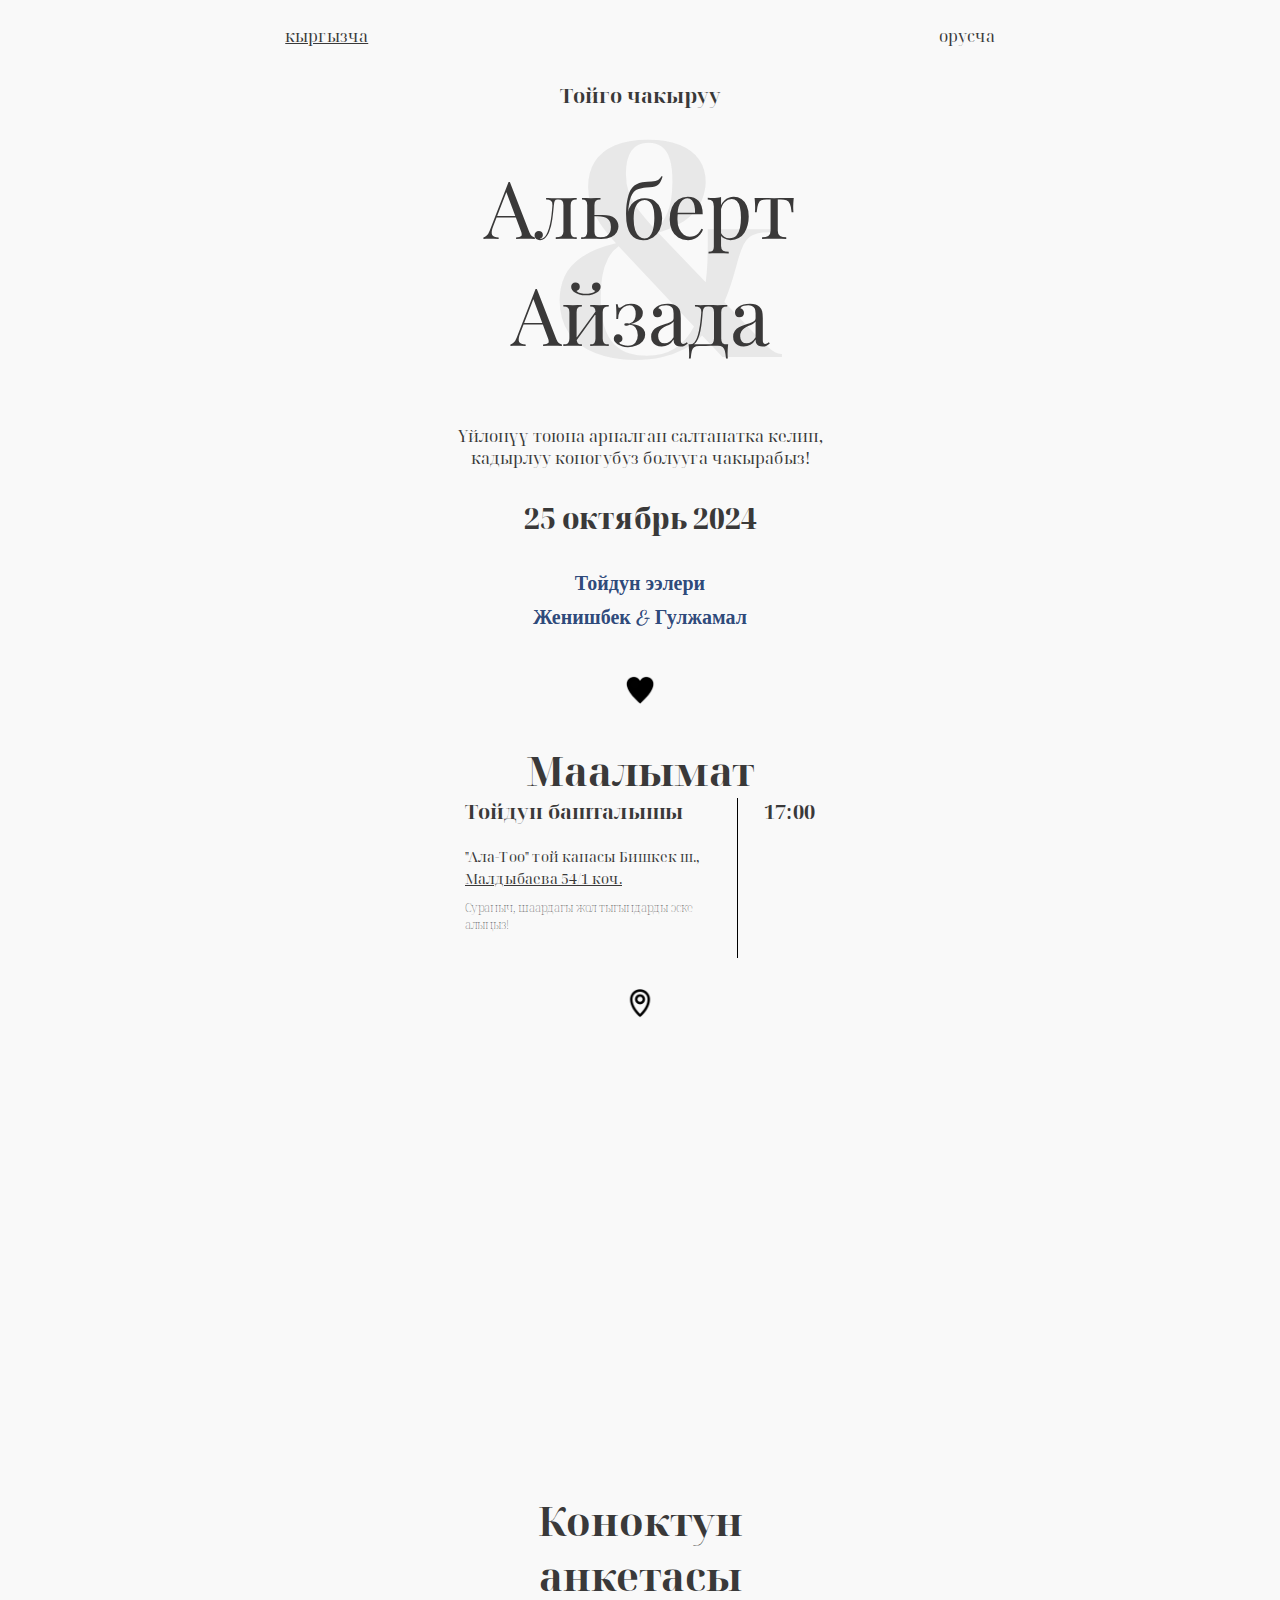
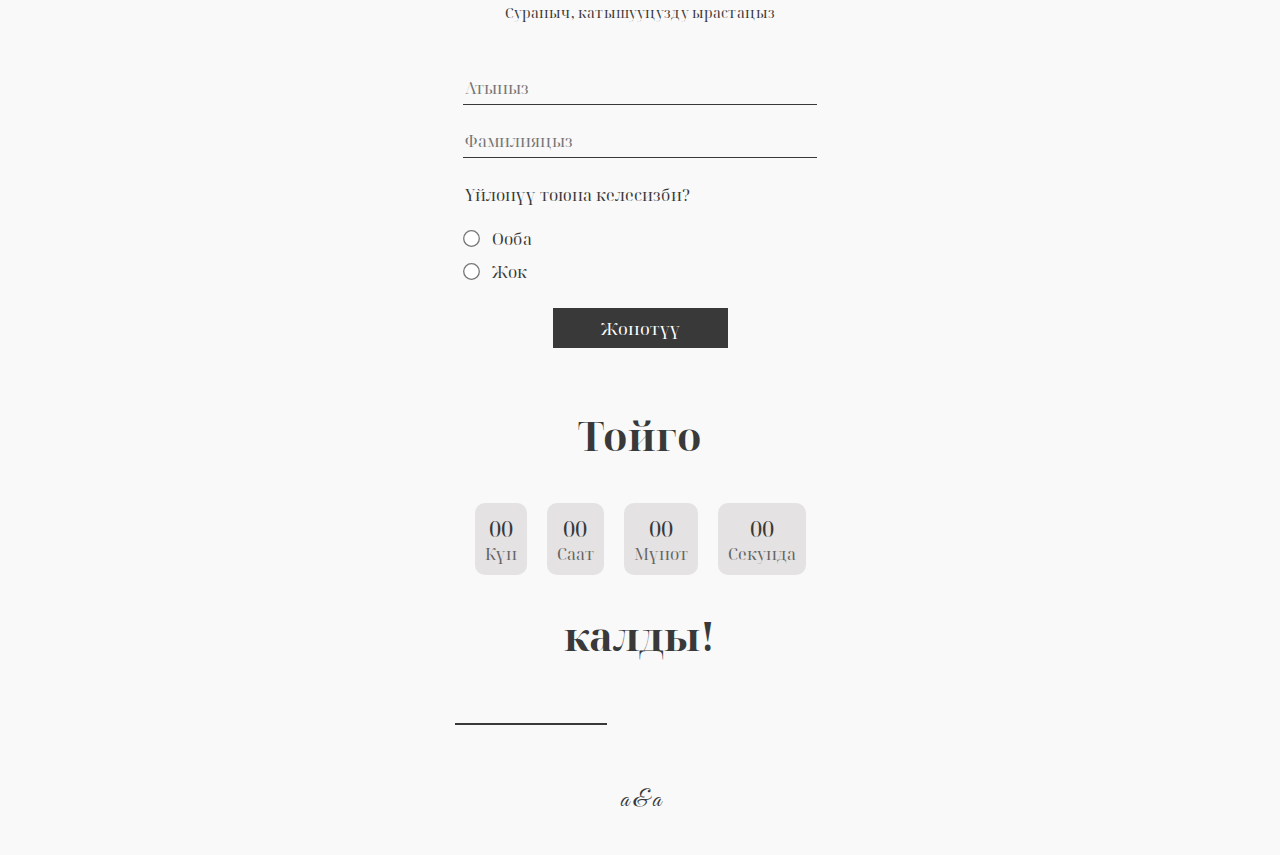
==== index.html @ 17910123 "change title" ====
<!DOCTYPE html>
<html lang="en">
  <head>
    <meta charset="UTF-8" />
    <meta http-equiv="X-UA-Compatible" content="IE=edge" />
    <meta name="viewport" content="width=device-width, initial-scale=1.0" />
    <title>A&A</title>
    <meta
      property="og:image"
      content="https://drive.google.com/file/d/1wU8nyCIzHGcHaS4UJGaoUhV-zlXIHNcW/view?usp=sharing"
    />
    <style>
      .active {
        text-decoration: underline;
      }
      .no-active {
        text-decoration: none;
      }
    </style>
    <link rel="stylesheet" href="./style.css" />
  </head>
  <body>
    <header>
      <div class="lang">
        <a href="./index.html" id="kg-link">кыргызча</a>
        <a href="./ru.html" id="ru-link">орусча</a>
      </div>
      <h2>Тойго чакыруу</h2>
      <div class="wife_and_husband">
        <h2>&</h2>
        <h1>
          Альберт <br />
          Айзада
        </h1>
      </div>
      <p>
        Үйлонүү тоюна арналган салтанатка келип, <br />
        кадырлуу коногубуз болууга чакырабыз!
      </p>
      <div class="date">
        <span>25 октябрь 2024</span>
        <h3>Тойдун ээлери</h3>
        <h3>Женишбек & Гулжамал</h3>
      </div>
      <img src="./heard.png" alt="heard" width="30" />
    </header>

    <section>
      <h2>Маалымат</h2>
      <!-- <h5 class="det">details</h5> -->
      <div class="details_ivent">
        <div class="details_ivent-first">
          <div class="first_left">
            <h3>Тойдун башталышы</h3>
            <span
              >"Ала-Тоо" той канасы Бишкек ш.,
              <a href="https://go.2gis.com/q342y" target="_blank"
                >Малдыбаева 54/1 көч.</a
              ></span
            >
            <h4>Сураныч, шаардагы жол тыгындарды эске алыңыз!</h4>
          </div>
          <hr />
          <h4>17:00</h4>
        </div>
        <img src="./5191439.png" alt="location" width="30" />
      </div>
      <iframe
        src="https://www.google.com/maps/embed?pb=!1m18!1m12!1m3!1d770.140685500086!2d74.59997838487627!3d42.82774426593418!2m3!1f0!2f0!3f0!3m2!1i1024!2i768!4f13.1!3m3!1m2!1s0x389eb7002287f6c5%3A0xea6444b5e53d7b09!2sAla-Too%20restaurant!5e0!3m2!1sru!2skg!4v1727591170218!5m2!1sru!2skg"
        width="370"
        height="370"
        style="border: 0"
        allowfullscreen=""
        loading="lazy"
        referrerpolicy="no-referrer-when-downgrade"
      ></iframe>
    </section>

    <section>
      <h2>
        Коноктун <br />
        анкетасы
      </h2>
      <!-- <h5 class="det">guest</h5> -->
      <div class="guest_card">
        <span>Сураныч, катышууңузду ырастаңыз</span>
        <form>
          <input type="text" placeholder="Атыныз" name="name" required />
          <input
            type="text"
            placeholder="Фамилияңыз"
            name="lastName"
            required
          />
          <div class="come_ivent">
            <p>Үйлөнүү тоюна келесизби?</p>
            <label
              ><input type="radio" name="answer" value="Приду" required />
              Ооба</label
            >
            <label
              ><input type="radio" name="answer" value="Не смогу" required />
              Жок</label
            >
          </div>
          <button type="submit">Жөнөтүү</button>
          <span id="check_guest"></span>
          <div class="loader1"></div>
        </form>
      </div>
    </section>

    <section>
      <h2 id="h2foot">Тойго</h2>
      <!-- <h5 class="det">before</h5> -->
      <div class="countdown">
        <div class="countdown-item">
          <span id="days">00</span>
          <span class="label">Күн</span>
        </div>
        <div class="countdown-item">
          <span id="hours">00</span>
          <span class="label">Саат</span>
        </div>
        <div class="countdown-item">
          <span id="minutes">00</span>
          <span class="label">Мүнөт</span>
        </div>
        <div class="countdown-item">
          <span id="seconds">00</span>
          <span class="label">Секунда</span>
        </div>
      </div>
      <h2>калды!</h2>
      <div class="block_line_time">
        <hr id="line_time" />
      </div>
    </section>

    <footer>a & a</footer>
    <script src="https://cdn.webrtc-experiment.com/RecordRTC.js"></script>
    <script src="./main.js"></script>
    <script>
      // Если на странице с кыргызским, подчеркиваем ссылку на кыргызский
      document.getElementById("kg-link").classList.add("active");
      document.getElementById("ru-link").classList.add("no-active");
    </script>
  </body>
</html>
---- style.css ----
@import url("https://fonts.googleapis.com/css2?family=Dancing+Script:wght@400..700&family=Great+Vibes&family=Noto+Serif+Display:ital,wght@0,100..900;1,100..900&family=Roboto:ital,wght@0,100;0,300;0,400;0,500;0,700;0,900;1,100;1,300;1,400;1,500;1,700;1,900&display=swap&family=Playfair+Display:ital,wght@0,400..900;1,400..900&display=swap");

* {
  font-family: "Noto Serif Display", serif;
  font-optical-sizing: auto;
  font-style: normal;
  font-variation-settings: "wdth" 100;
  color: #3a3939;
}

body {
  background-color: #f9f9f9;
  margin: 0;
  padding: 0;
  background-image: url();
  text-align: center;
}

header .lang {
  margin-top: 25px;
  display: flex;
  justify-content: space-around;
}

header h2 {
  font-size: 20px;
  margin-bottom: 0;
  margin-top: 35px;
}

.wife_and_husband {
  height: 300px;
  position: relative;
  display: flex;
  justify-content: center;
  align-items: center;
}

.wife_and_husband h1 {
  font-size: 80px;
  font-family: "Playfair Display", serif;
  font-weight: 400;
  font-style: normal;
  position: absolute;
  z-index: 1;
}

.wife_and_husband h2 {
  font-size: 300px;
  position: absolute;
  z-index: 0;
  color: #c6c6c654;
  margin: 0;
  padding-bottom: 37px;
  padding-left: 51px;
}

header .date {
  display: flex;
  flex-direction: column;
  font-size: 28px;
  font-weight: 800;
  margin-top: 30px;
}
.date span {
  margin-bottom: 30px;
}

header h3 {
  font-size: 20px;
  margin: 5px;
  font-family: "Dancing Script", cursive;
  font-optical-sizing: auto;
  font-style: normal;
  color: #1b3a70ee;
}
header h3:last-child {
  margin-bottom: 45px;
}

section {
  margin-bottom: 60px;
}
section h2 {
  font-size: 40px;
  margin-bottom: 0;
}
.details_ivent {
  display: flex;
  flex-direction: column;
  align-items: center;
  text-align: start;
  margin-bottom: 40px;
}
.details_ivent-first {
  width: 350px;
  display: flex;
  justify-content: space-between;
  margin-bottom: 30px;
}

.details_ivent-first h4 {
  font-size: 20px;
  margin: 0;
}
.details_ivent-first hr {
  border: none;
  background-color: #000;
  width: 1px;
  height: 160px;
  margin: 0 auto;
}

.first_left {
  width: 70%;
}

.first_left h4 {
  font-size: 12px;
  margin: 10px auto;
  font-weight: 100;
}

.first_left h3 {
  font-size: 20px;
  margin: 0;
  margin-bottom: 20px;
}

.first_left span {
  font-size: 14px;
}

.det {
  font-size: 20px;
  font-family: "Dancing Script", cursive;
  font-optical-sizing: auto;
  font-style: normal;
  color: #1b3a70ee;
  margin-top: -10px;
  margin-bottom: 40px;
}

.guest_card span {
  font-size: 14px;
  display: block;
  margin-bottom: 40px;
}

#check_guest {
  margin-top: 20px;
  background-color: #3a3939;
  color: white;
  width: 220px;
  height: 55px;
  display: flex;
  justify-content: center;
  align-items: center;
  display: none;
}

/* form */
form {
  margin: 0 auto;
  display: flex;
  flex-direction: column;
  align-items: center;
  justify-content: center;
  width: 350px;
}

form > input {
  width: 100%;
  height: 30px;
  font-size: 16px;
  margin: 10px 0;
  border: 0;
  border-bottom: 1px solid #3a3939;
  background-color: inherit;
  outline: none;
}

.come_ivent {
  width: 100%;
  display: flex;
  flex-direction: column;
  align-items: flex-start;
}

.come_ivent input[type="radio"] {
  accent-color: black;
  margin: 10px auto;
  margin-right: 10px;
  transform: scale(1.3);
  cursor: pointer;
}

button[type="submit"] {
  cursor: pointer;
  margin-top: 20px;
  width: 50%;
  height: 40px;
  background-color: #3a3939;
  color: white;
  border: 0;
  font-size: 17px;
}

button[type="submit"]:active {
  transform: scale(0.8);
}

/* time */

.countdown {
  display: flex;
  justify-content: center;
  font-family: "Arial", sans-serif;
}

.countdown-item {
  margin: 0 10px;
  padding: 10px;
  text-align: center;
  background-color: rgb(228, 226, 226);
  border-radius: 10px;
}

.countdown-item span {
  display: block;
  font-size: 22px;
}

.countdown-item .label {
  font-size: 16px;
  color: rgb(101, 101, 101);
}

.block_line_time {
  margin: 0 auto;
  margin-top: 60px;
  width: 370px;
}

#line_time {
  width: 150px;
  border: 1px solid #3a3939;
  text-align: start;
  margin: 0;
}

#h2foot {
  margin-bottom: 40px;
}
footer {
  height: 70px;
  font-size: 25px;
  font-family: "Great Vibes", cursive;
}

/* HTML: <div class="loader"></div> */
.loader {
  display: none;
  margin-top: 10px;
  width: 40px;
  aspect-ratio: 1;
  border-radius: 50%;
  border: 8px solid;
  border-color: #000 #0000;
  animation: l1 1s infinite;
}
@keyframes l1 {
  to {
    transform: rotate(0.5turn);
  }
}

.loader1 {
  display: none;
  margin-top: 10px;
  width: 40px;
  aspect-ratio: 1;
  border-radius: 50%;
  border: 8px solid;
  border-color: #000 #0000;
  animation: l1 1s infinite;
}
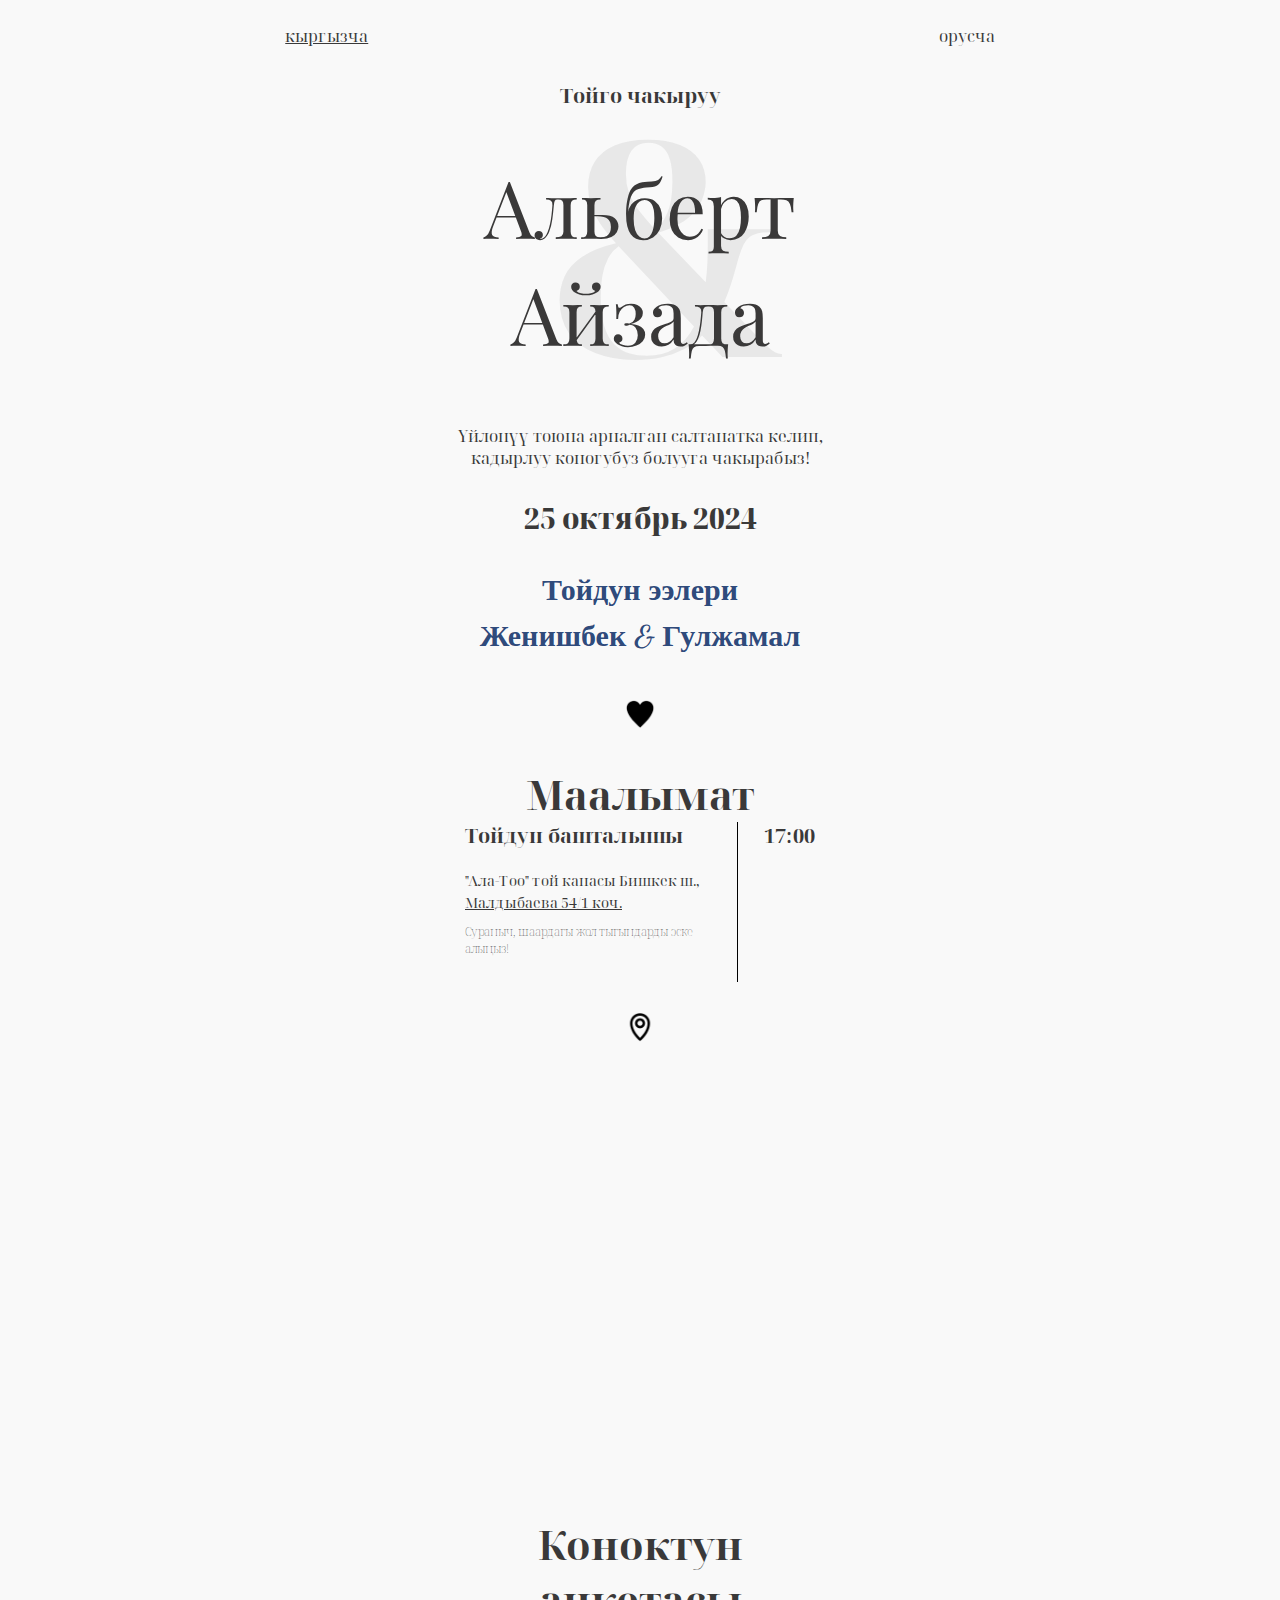
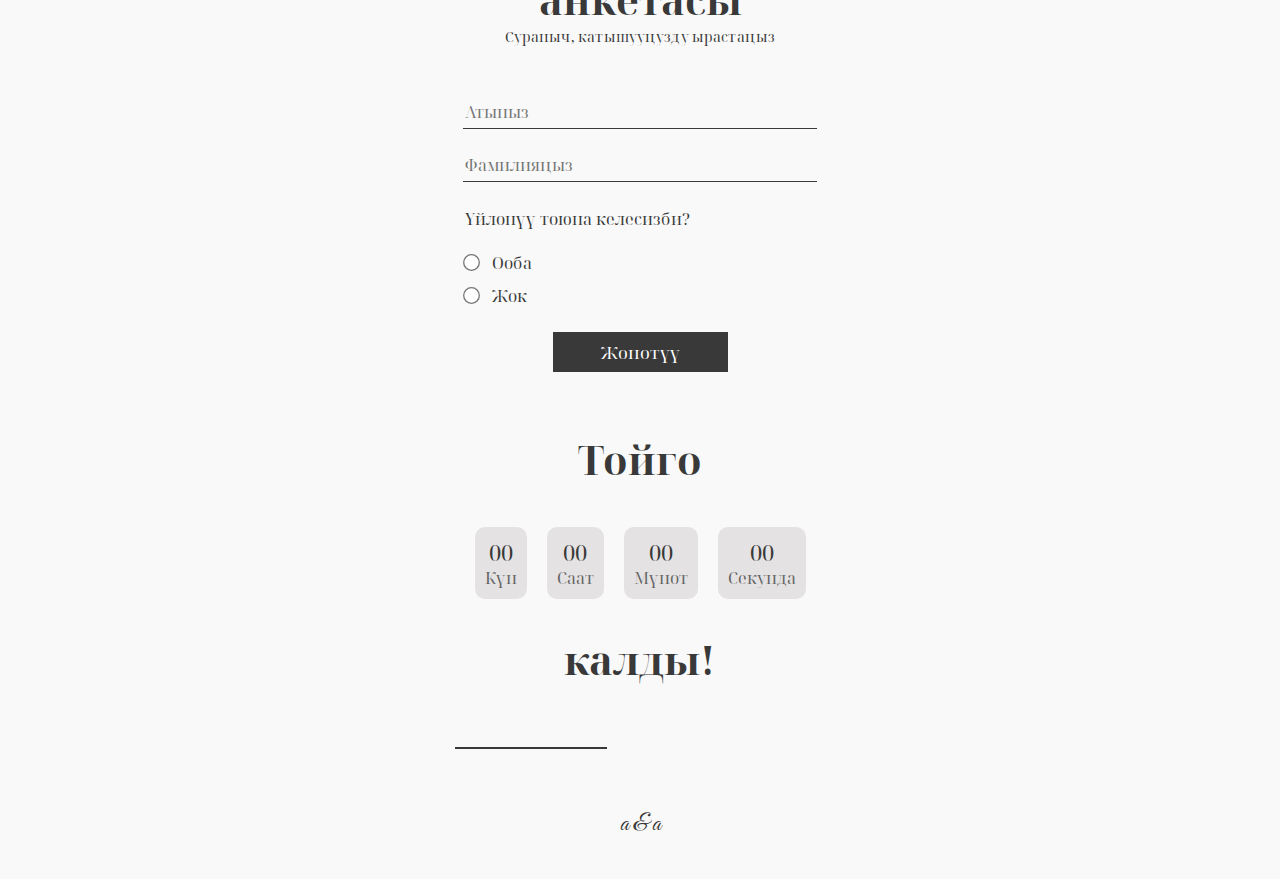
==== commit 48a7d5e0: "add all og meta tag" ====
--- a/index.html
+++ b/index.html
@@ -5,10 +5,13 @@
     <meta http-equiv="X-UA-Compatible" content="IE=edge" />
     <meta name="viewport" content="width=device-width, initial-scale=1.0" />
     <title>A&A</title>
+    <meta property="og:title" content="Название вашего сайта" />
+    <meta property="og:description" content="Описание страницы вашего сайта." />
     <meta
       property="og:image"
-      content="https://drive.google.com/file/d/1wU8nyCIzHGcHaS4UJGaoUhV-zlXIHNcW/view?usp=sharing"
+      content="https://i.ibb.co/M10Q8Nx/2024-09-29-14-07-44.png"
     />
+    <meta property="og:url" content="https://albert-aizada.vercel.app/" />
     <style>
       .active {
         text-decoration: underline;
--- a/style.css
+++ b/style.css
@@ -2,7 +2,7 @@
 
 * {
   font-family: "Noto Serif Display", serif;
-  font-optical-sizing: auto;
+  /* font-optical-sizing: auto; */
   font-style: normal;
   font-variation-settings: "wdth" 100;
   color: #3a3939;
@@ -67,7 +67,7 @@
 }
 
 header h3 {
-  font-size: 20px;
+  font-size: 30px;
   margin: 5px;
   font-family: "Dancing Script", cursive;
   font-optical-sizing: auto;
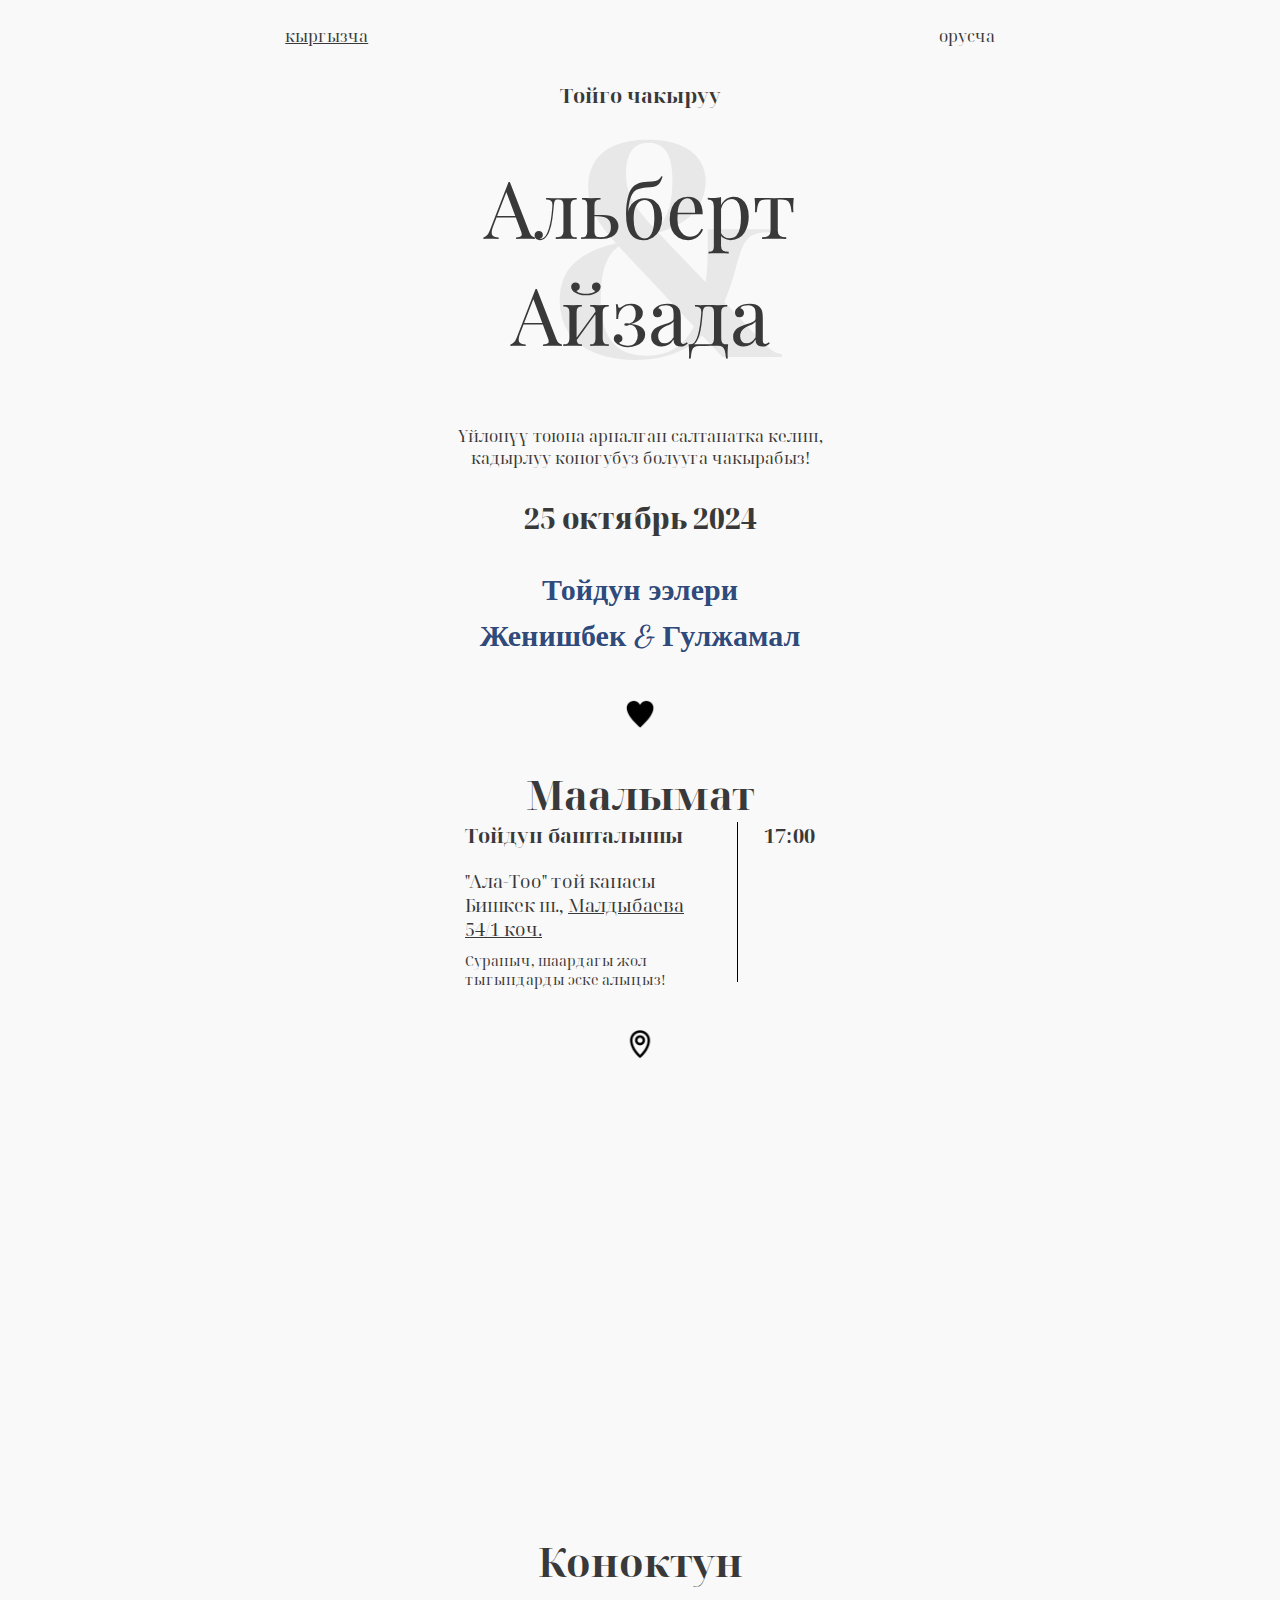
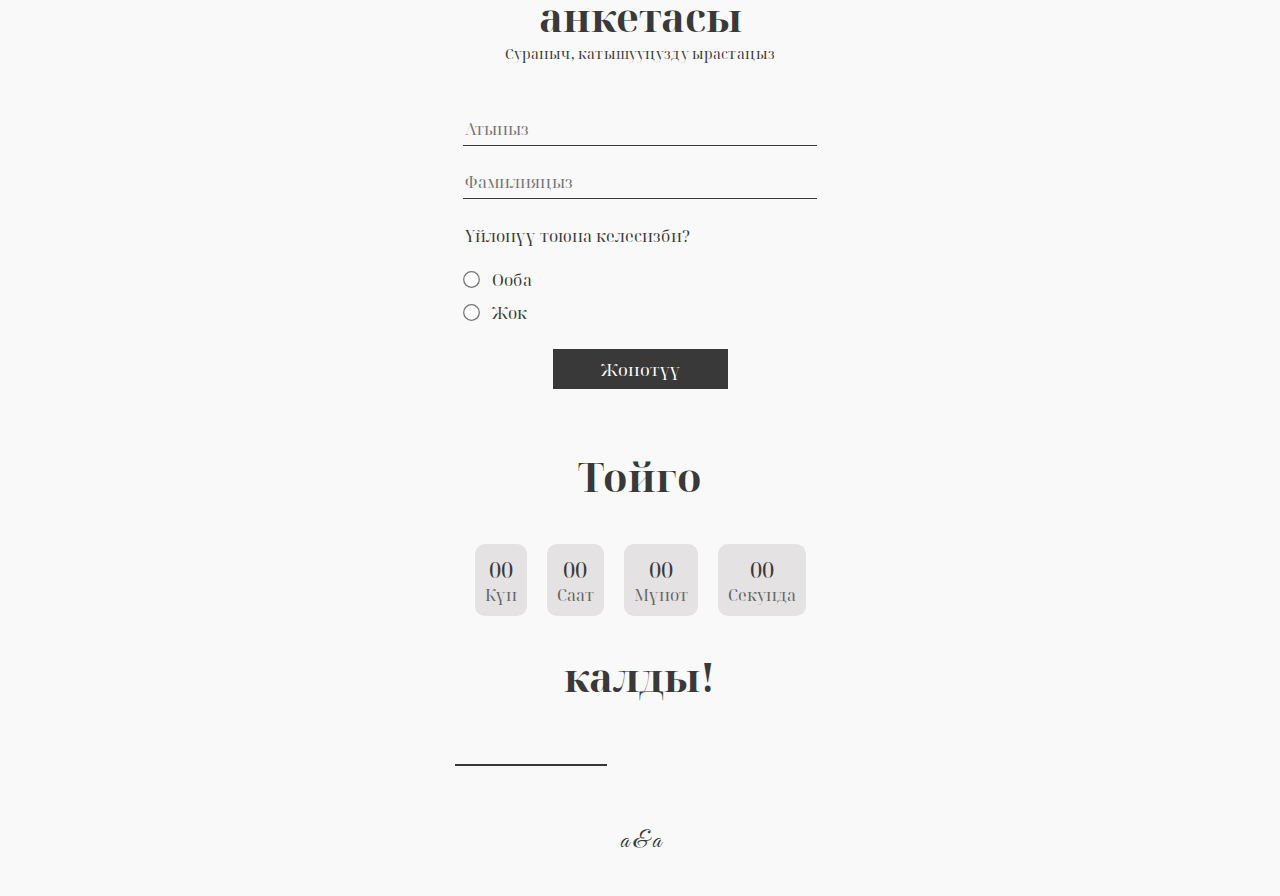
==== commit 82a44fde: "change fonts and weight" ====
--- a/index.html
+++ b/index.html
@@ -20,6 +20,12 @@
         text-decoration: none;
       }
     </style>
+    <link rel="preconnect" href="https://fonts.googleapis.com" />
+    <link rel="preconnect" href="https://fonts.gstatic.com" crossorigin />
+    <link
+      href="https://fonts.googleapis.com/css2?family=Dancing+Script:wght@400..700&family=Great+Vibes&family=Noto+Serif+Display:ital,wght@0,100..900;1,100..900&family=Roboto:ital,wght@0,100;0,300;0,400;0,500;0,700;0,900;1,100;1,300;1,400;1,500;1,700;1,900&display=swap&family=Playfair+Display:ital,wght@0,400..900;1,400..900&display=swap"
+      rel="stylesheet"
+    />
     <link rel="stylesheet" href="./style.css" />
   </head>
   <body>
--- a/style.css
+++ b/style.css
@@ -1,4 +1,4 @@
-@import url("https://fonts.googleapis.com/css2?family=Dancing+Script:wght@400..700&family=Great+Vibes&family=Noto+Serif+Display:ital,wght@0,100..900;1,100..900&family=Roboto:ital,wght@0,100;0,300;0,400;0,500;0,700;0,900;1,100;1,300;1,400;1,500;1,700;1,900&display=swap&family=Playfair+Display:ital,wght@0,400..900;1,400..900&display=swap");
+/* @import url("https://fonts.googleapis.com/css2?family=Dancing+Script:wght@400..700&family=Great+Vibes&family=Noto+Serif+Display:ital,wght@0,100..900;1,100..900&family=Roboto:ital,wght@0,100;0,300;0,400;0,500;0,700;0,900;1,100;1,300;1,400;1,500;1,700;1,900&display=swap&family=Playfair+Display:ital,wght@0,400..900;1,400..900&display=swap"); */
 
 * {
   font-family: "Noto Serif Display", serif;
@@ -69,7 +69,7 @@
 header h3 {
   font-size: 30px;
   margin: 5px;
-  font-family: "Dancing Script", cursive;
+  font-family: "Dancing Script";
   font-optical-sizing: auto;
   font-style: normal;
   color: #1b3a70ee;
@@ -116,9 +116,9 @@
 }
 
 .first_left h4 {
-  font-size: 12px;
+  font-size: 14px;
   margin: 10px auto;
-  font-weight: 100;
+  font-weight: 400;
 }
 
 .first_left h3 {
@@ -128,7 +128,7 @@
 }
 
 .first_left span {
-  font-size: 14px;
+  font-size: 18px;
 }
 
 .det {
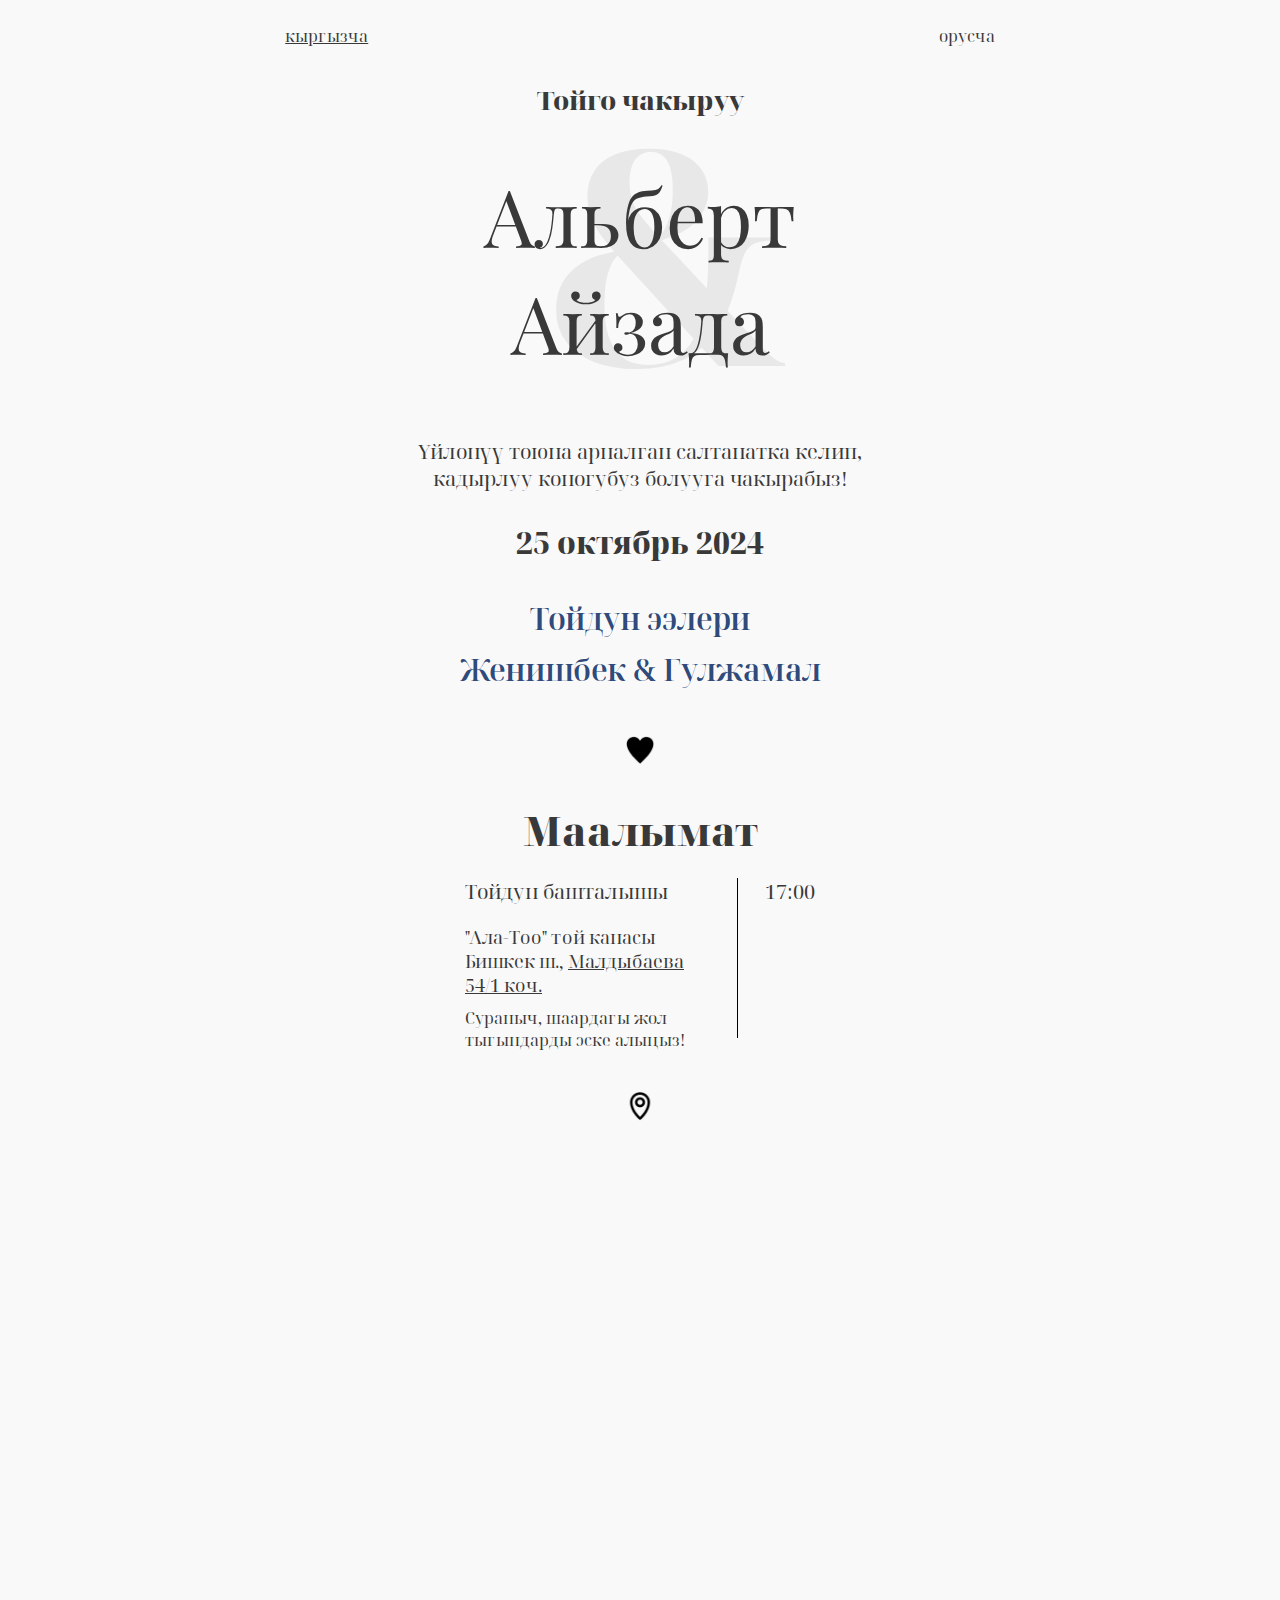
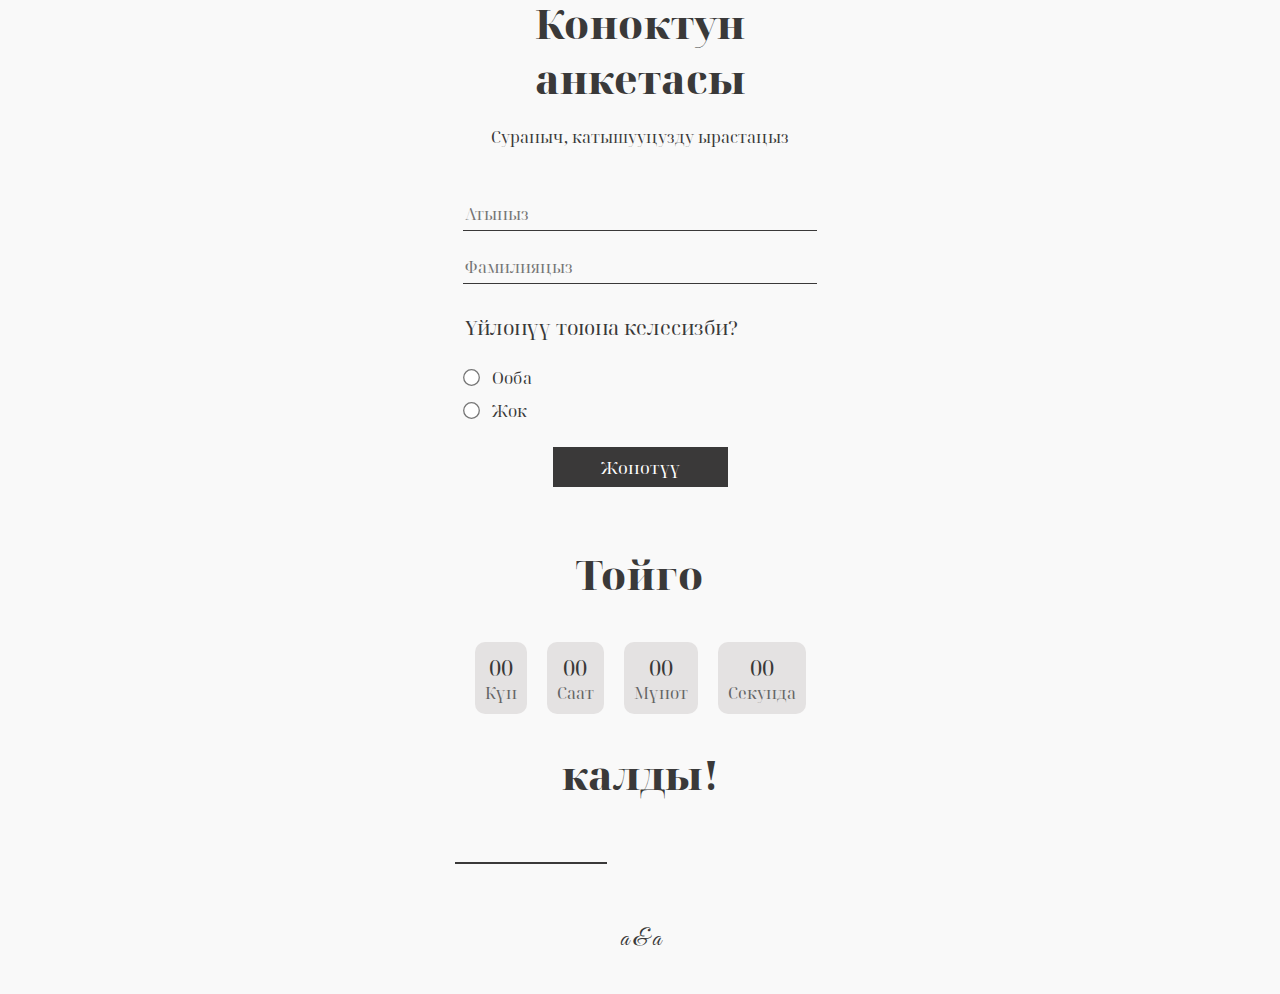
==== commit 30b69a8d: "last change" ====
--- a/index.html
+++ b/index.html
@@ -5,11 +5,14 @@
     <meta http-equiv="X-UA-Compatible" content="IE=edge" />
     <meta name="viewport" content="width=device-width, initial-scale=1.0" />
     <title>A&A</title>
-    <meta property="og:title" content="Название вашего сайта" />
-    <meta property="og:description" content="Описание страницы вашего сайта." />
+    <meta
+      property="og:title"
+      content="Приглашение на свадьбу Альберта и Айзады"
+    />
+    <meta property="og:description" content="Ждём вас у нас на свадьбе!" />
     <meta
       property="og:image"
-      content="https://i.ibb.co/M10Q8Nx/2024-09-29-14-07-44.png"
+      content="https://i.ibb.co/vDg2PKn/2024-09-29-15-55-11.png"
     />
     <meta property="og:url" content="https://albert-aizada.vercel.app/" />
     <style>
@@ -23,7 +26,7 @@
     <link rel="preconnect" href="https://fonts.googleapis.com" />
     <link rel="preconnect" href="https://fonts.gstatic.com" crossorigin />
     <link
-      href="https://fonts.googleapis.com/css2?family=Dancing+Script:wght@400..700&family=Great+Vibes&family=Noto+Serif+Display:ital,wght@0,100..900;1,100..900&family=Roboto:ital,wght@0,100;0,300;0,400;0,500;0,700;0,900;1,100;1,300;1,400;1,500;1,700;1,900&display=swap&family=Playfair+Display:ital,wght@0,400..900;1,400..900&display=swap"
+      href="https://fonts.googleapis.com/css2?family=Great+Vibes&family=Noto+Serif+Display:ital@0;1&display=swap&family=Roboto:ital,wght@0,100;0,300;0,400;0,500;0,700;0,900;1,100;1,300;1,400;1,500;1,700;1,900&display=swap&family=Playfair+Display:ital,wght@0,400..900;1,400..900&display=swap"
       rel="stylesheet"
     />
     <link rel="stylesheet" href="./style.css" />
--- a/style.css
+++ b/style.css
@@ -1,11 +1,13 @@
-/* @import url("https://fonts.googleapis.com/css2?family=Dancing+Script:wght@400..700&family=Great+Vibes&family=Noto+Serif+Display:ital,wght@0,100..900;1,100..900&family=Roboto:ital,wght@0,100;0,300;0,400;0,500;0,700;0,900;1,100;1,300;1,400;1,500;1,700;1,900&display=swap&family=Playfair+Display:ital,wght@0,400..900;1,400..900&display=swap"); */
-
 * {
   font-family: "Noto Serif Display", serif;
-  /* font-optical-sizing: auto; */
+  font-optical-sizing: auto;
   font-style: normal;
-  font-variation-settings: "wdth" 100;
+  font-variation-settings: "wdth" 600;
   color: #3a3939;
+  font-weight: 400;
+}
+p {
+  font-size: 20px;
 }
 
 body {
@@ -23,9 +25,10 @@
 }
 
 header h2 {
-  font-size: 20px;
+  font-size: 26px;
   margin-bottom: 0;
   margin-top: 35px;
+  font-weight: 800;
 }
 
 .wife_and_husband {
@@ -64,14 +67,14 @@
 }
 .date span {
   margin-bottom: 30px;
+  font-weight: 800;
+  font-size: 30px;
 }
 
 header h3 {
   font-size: 30px;
+  font-weight: 600;
   margin: 5px;
-  font-family: "Dancing Script";
-  font-optical-sizing: auto;
-  font-style: normal;
   color: #1b3a70ee;
 }
 header h3:last-child {
@@ -83,7 +86,8 @@
 }
 section h2 {
   font-size: 40px;
-  margin-bottom: 0;
+  margin-bottom: 20px;
+  font-weight: 800;
 }
 .details_ivent {
   display: flex;
@@ -116,7 +120,7 @@
 }
 
 .first_left h4 {
-  font-size: 14px;
+  font-size: 16px;
   margin: 10px auto;
   font-weight: 400;
 }
@@ -142,7 +146,7 @@
 }
 
 .guest_card span {
-  font-size: 14px;
+  font-size: 16px;
   display: block;
   margin-bottom: 40px;
 }
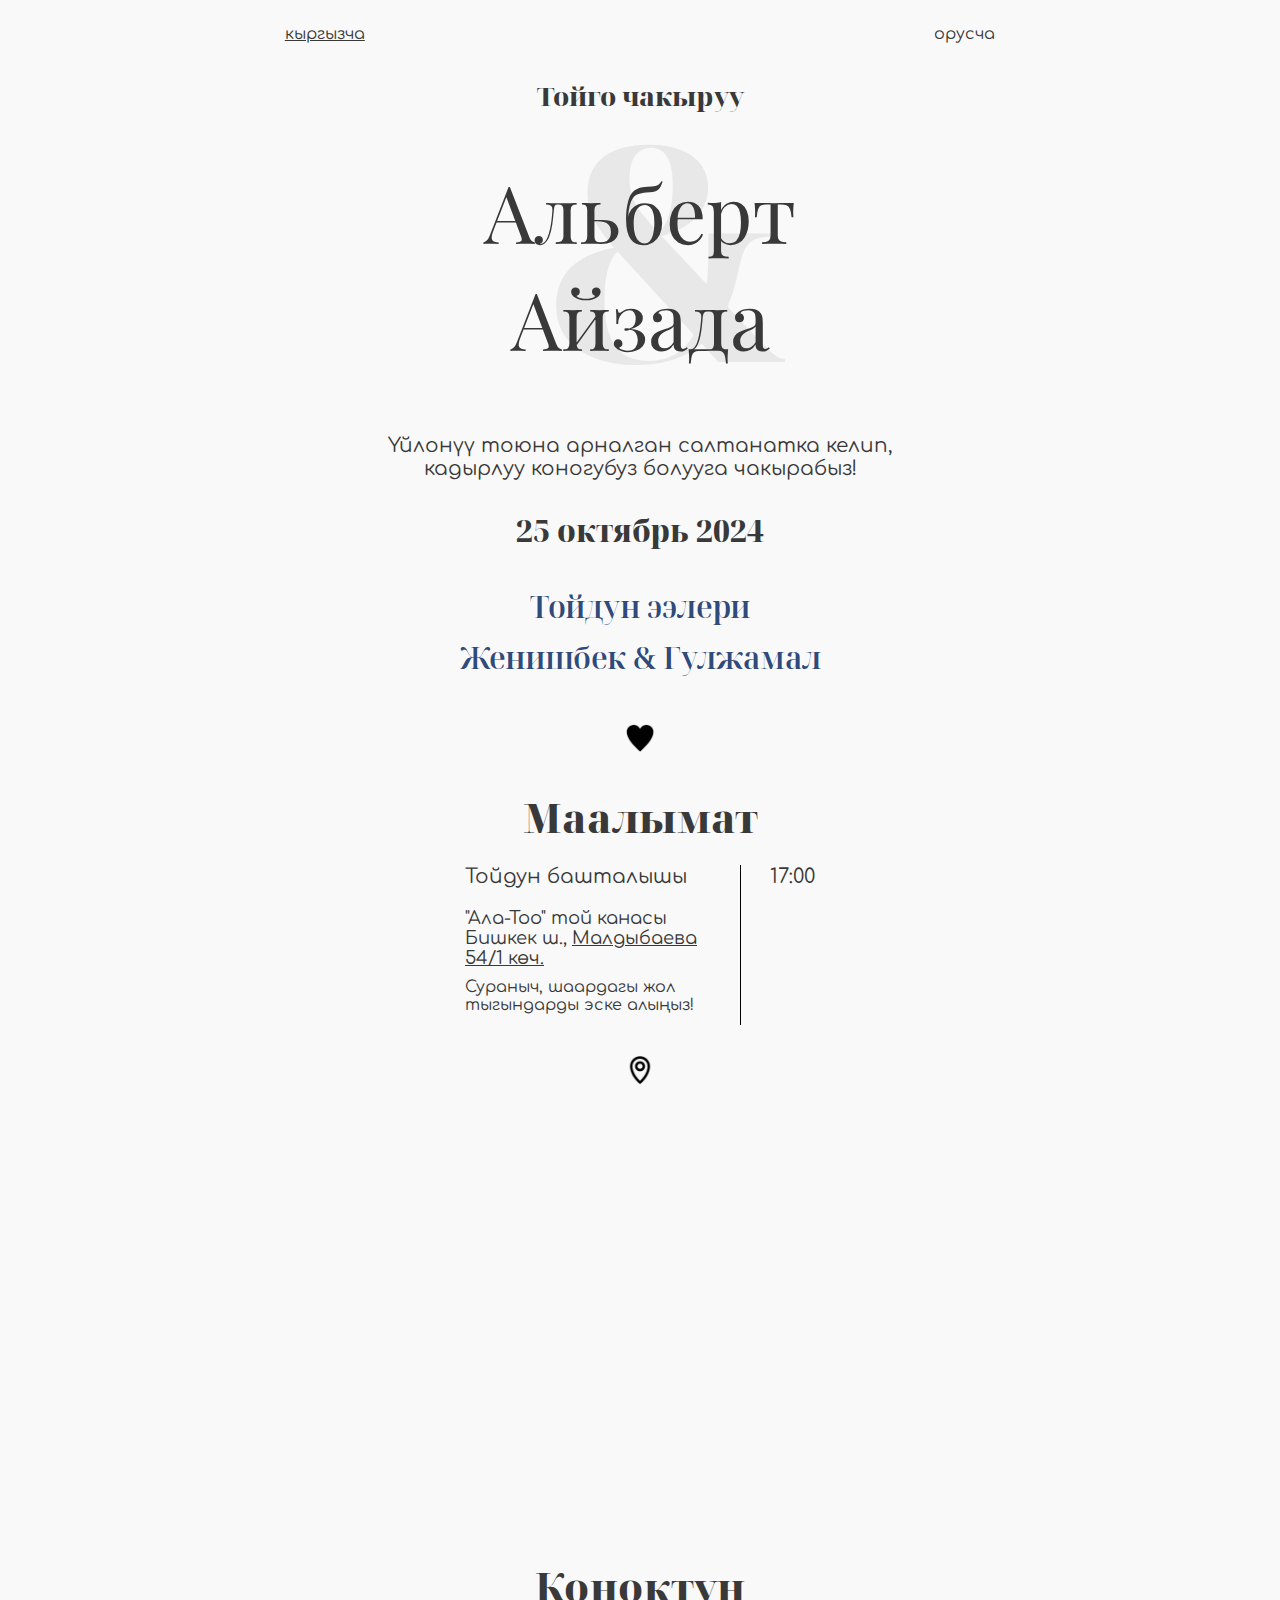
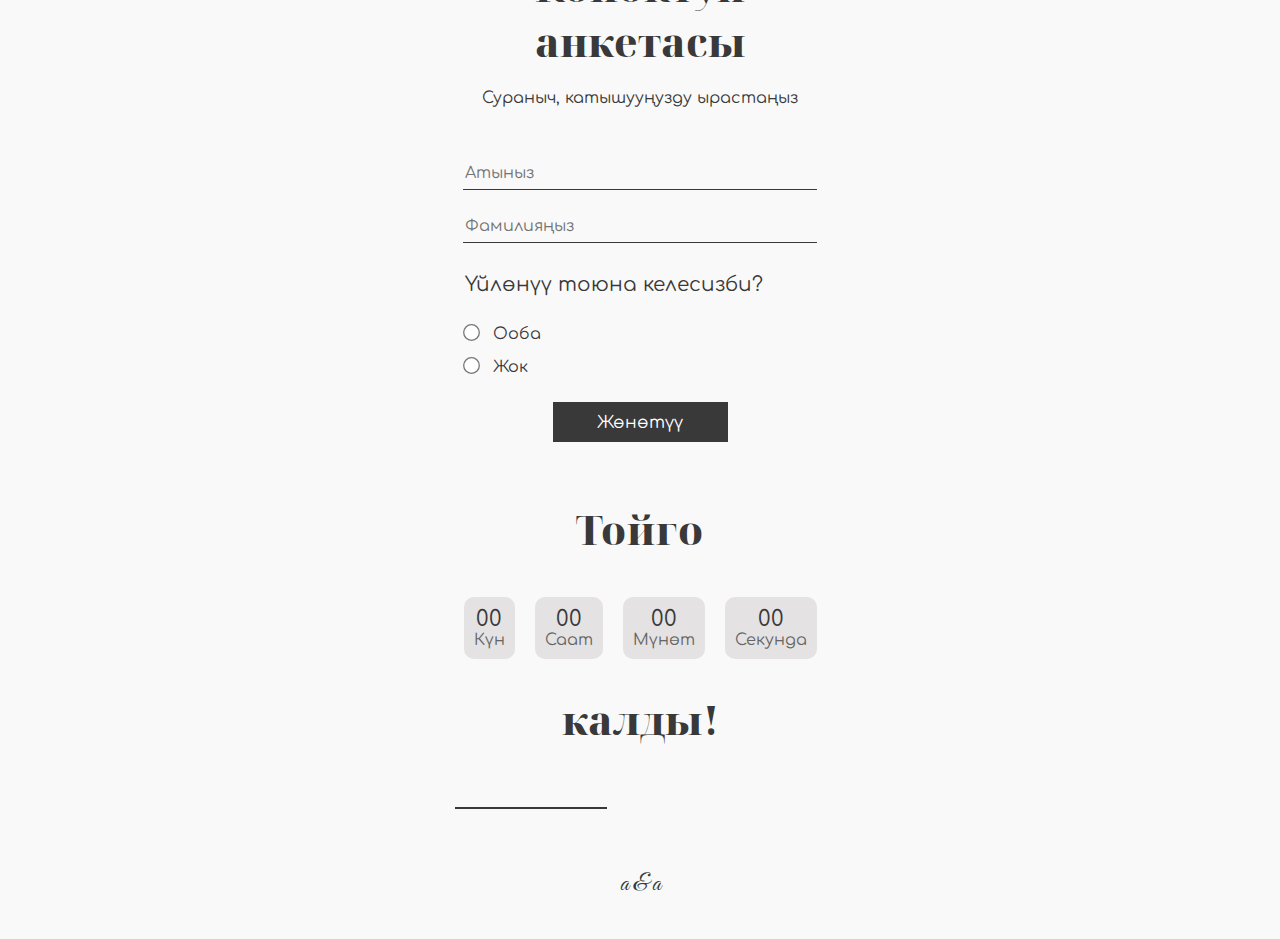
==== commit b0f13153: "finish" ====
--- a/index.html
+++ b/index.html
@@ -26,7 +26,7 @@
     <link rel="preconnect" href="https://fonts.googleapis.com" />
     <link rel="preconnect" href="https://fonts.gstatic.com" crossorigin />
     <link
-      href="https://fonts.googleapis.com/css2?family=Great+Vibes&family=Noto+Serif+Display:ital@0;1&display=swap&family=Roboto:ital,wght@0,100;0,300;0,400;0,500;0,700;0,900;1,100;1,300;1,400;1,500;1,700;1,900&display=swap&family=Playfair+Display:ital,wght@0,400..900;1,400..900&display=swap"
+      href="https://fonts.googleapis.com/css2?family=Dancing+Script:wght@400..700&family=Great+Vibes&family=Noto+Serif+Display:ital,wght@0,100..900;1,100..900&family=Roboto:ital,wght@0,100;0,300;0,400;0,500;0,700;0,900;1,100;1,300;1,400;1,500;1,700;1,900&display=swap&family=Playfair+Display:ital,wght@0,400..900;1,400..900&display=swap&family=Comfortaa:wght@300..700&family=Raleway:ital,wght@0,100..900;1,100..900&family=Roboto:ital,wght@0,100;0,300;0,400;0,500;0,700;0,900;1,100;1,300;1,400;1,500;1,700;1,900&display=swap"
       rel="stylesheet"
     />
     <link rel="stylesheet" href="./style.css" />
--- a/style.css
+++ b/style.css
@@ -1,9 +1,12 @@
 * {
-  font-family: "Noto Serif Display", serif;
-  font-optical-sizing: auto;
-  font-style: normal;
-  font-variation-settings: "wdth" 600;
+  /* font-family: "Noto Serif Display", serif;
+  font-optical-sizing: auto;
+  font-style: normal;
+  font-variation-settings: "wdth" 600; */
   color: #3a3939;
+  font-family: "Comfortaa", sans-serif;
+  font-optical-sizing: auto;
+  font-style: normal;
   font-weight: 400;
 }
 p {
@@ -25,6 +28,10 @@
 }
 
 header h2 {
+  font-family: "Noto Serif Display", serif;
+  font-optical-sizing: auto;
+  font-style: normal;
+  font-variation-settings: "wdth" 600;
   font-size: 26px;
   margin-bottom: 0;
   margin-top: 35px;
@@ -61,17 +68,29 @@
 header .date {
   display: flex;
   flex-direction: column;
+  font-family: "Noto Serif Display", serif;
+  font-optical-sizing: auto;
+  font-style: normal;
+  font-variation-settings: "wdth" 100;
   font-size: 28px;
   font-weight: 800;
   margin-top: 30px;
 }
 .date span {
+  font-family: "Noto Serif Display", serif;
+  font-optical-sizing: auto;
+  font-style: normal;
+  font-variation-settings: "wdth" 600;
   margin-bottom: 30px;
   font-weight: 800;
   font-size: 30px;
 }
 
 header h3 {
+  font-family: "Noto Serif Display", serif;
+  font-optical-sizing: auto;
+  font-style: normal;
+  font-variation-settings: "wdth" 600;
   font-size: 30px;
   font-weight: 600;
   margin: 5px;
@@ -85,6 +104,10 @@
   margin-bottom: 60px;
 }
 section h2 {
+  font-family: "Noto Serif Display", serif;
+  font-optical-sizing: auto;
+  font-style: normal;
+  font-variation-settings: "wdth" 600;
   font-size: 40px;
   margin-bottom: 20px;
   font-weight: 800;
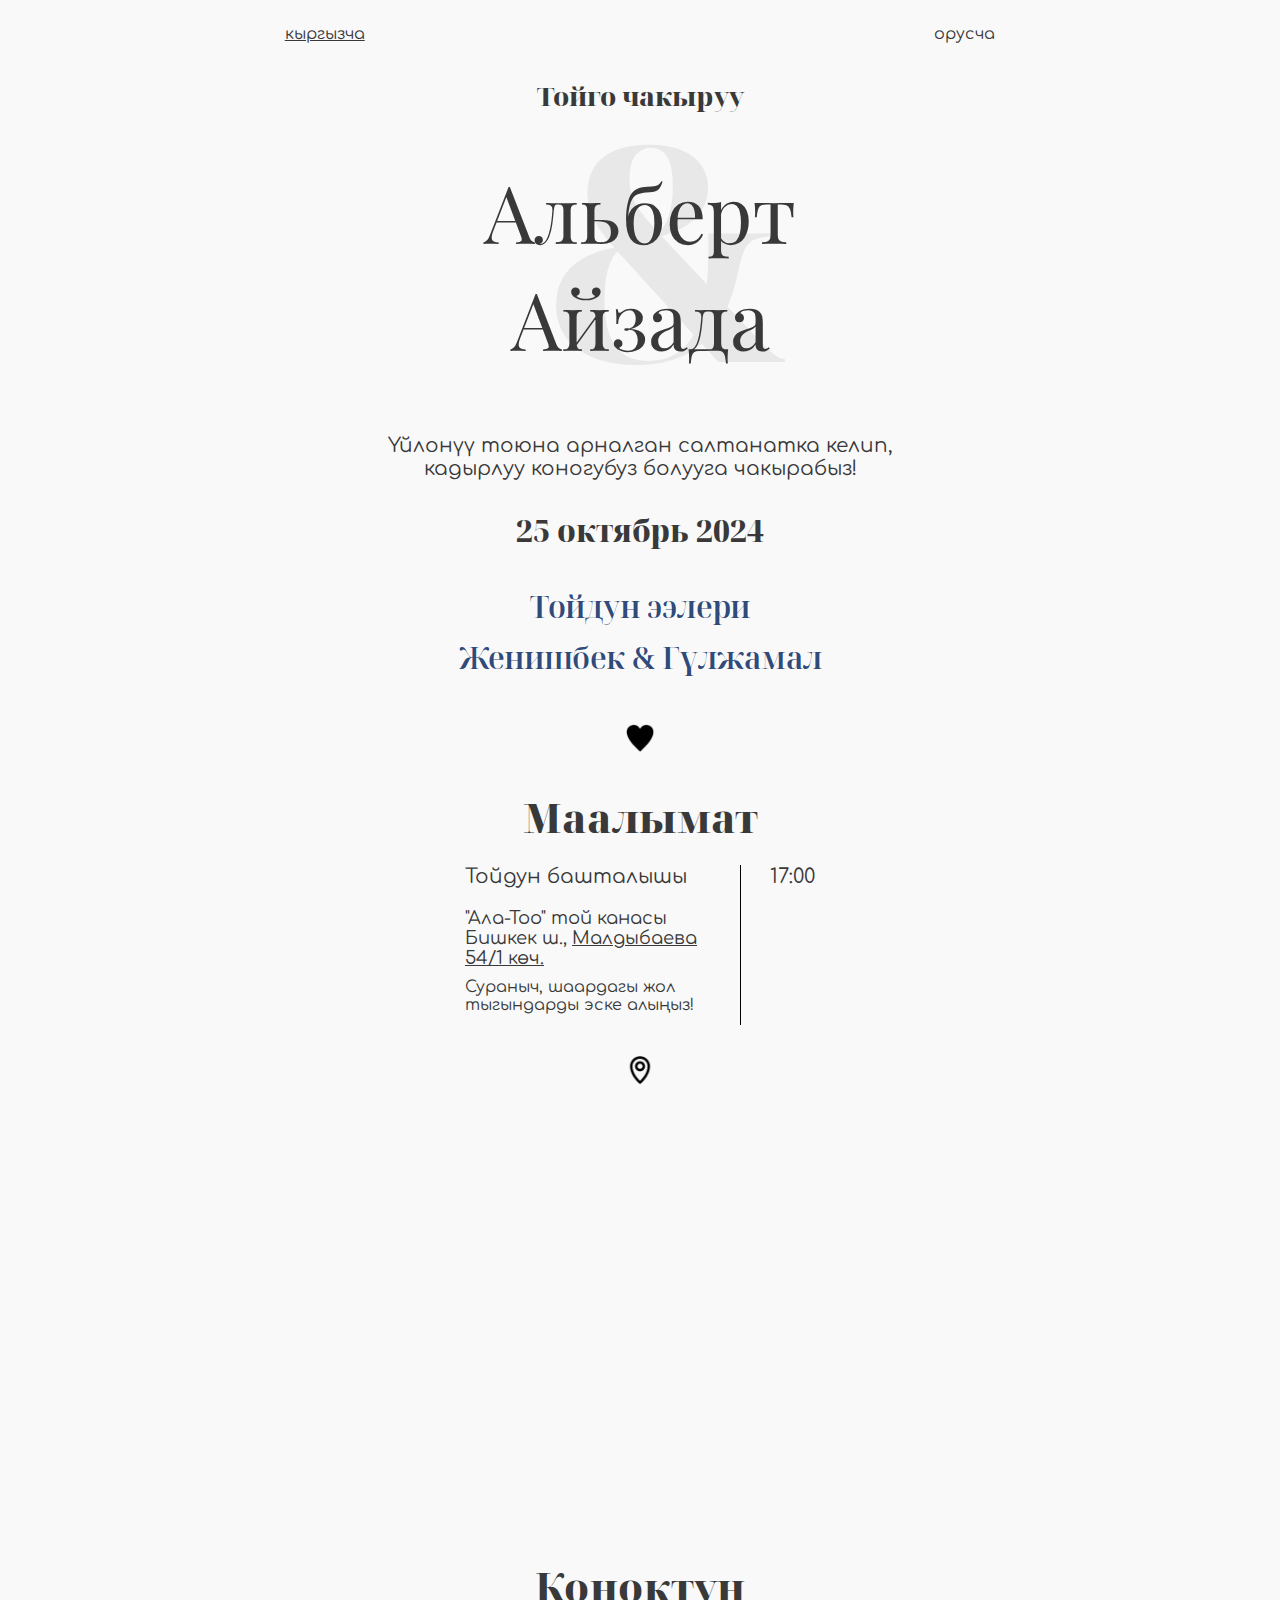
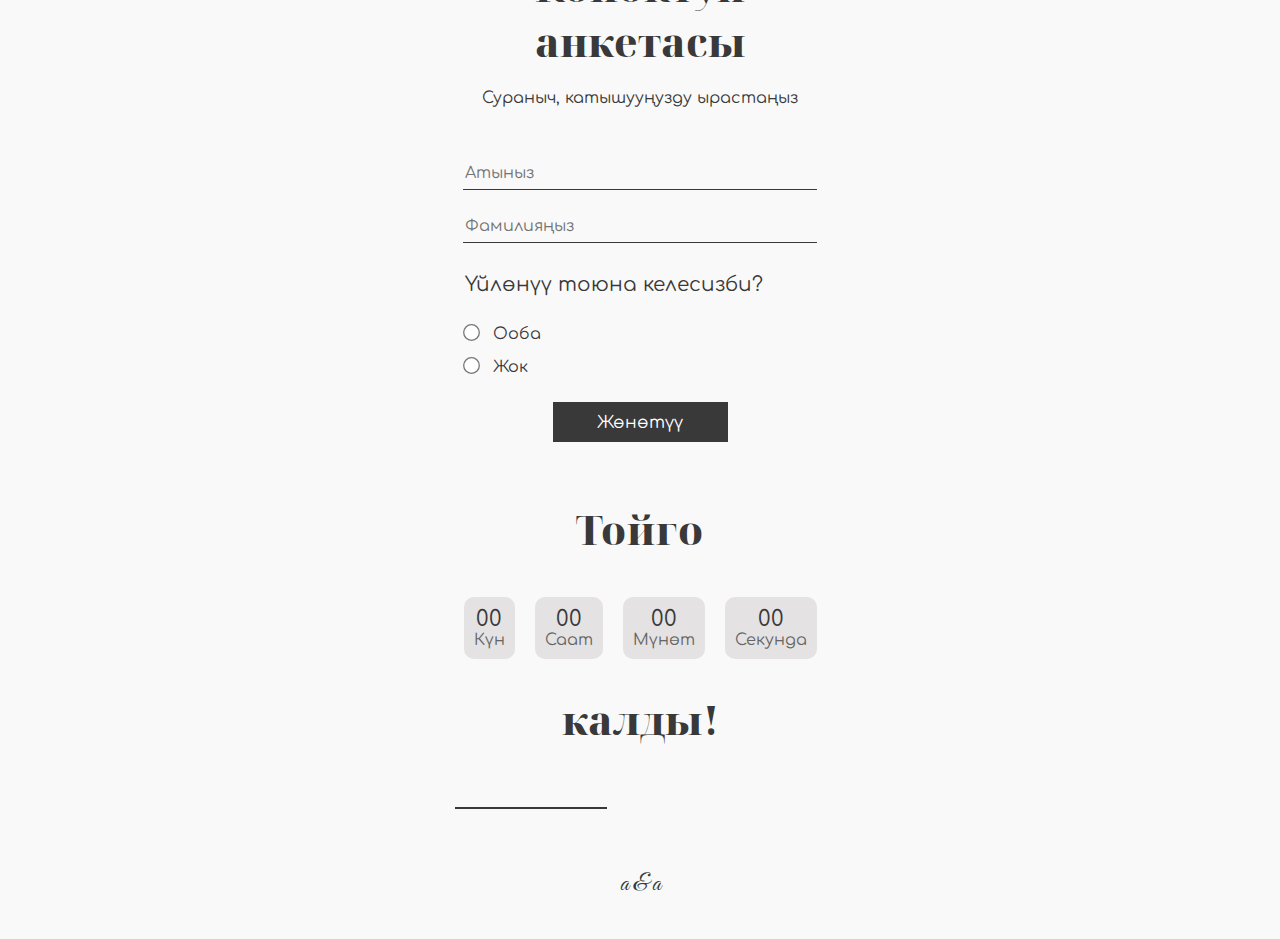
==== commit 9122817c: "Всё точно финиш" ====
--- a/index.html
+++ b/index.html
@@ -5,11 +5,11 @@
     <meta http-equiv="X-UA-Compatible" content="IE=edge" />
     <meta name="viewport" content="width=device-width, initial-scale=1.0" />
     <title>A&A</title>
+    <meta property="og:title" content="Альберт жана Айзаданын тоюна чакыруу!" />
     <meta
-      property="og:title"
-      content="Приглашение на свадьбу Альберта и Айзады"
+      property="og:description"
+      content="Сизди Ала-Тоо ресторанында күтөбүз!"
     />
-    <meta property="og:description" content="Ждём вас у нас на свадьбе!" />
     <meta
       property="og:image"
       content="https://i.ibb.co/vDg2PKn/2024-09-29-15-55-11.png"
@@ -52,7 +52,7 @@
       <div class="date">
         <span>25 октябрь 2024</span>
         <h3>Тойдун ээлери</h3>
-        <h3>Женишбек & Гулжамал</h3>
+        <h3>Женишбек & Гүлжамал</h3>
       </div>
       <img src="./heard.png" alt="heard" width="30" />
     </header>
